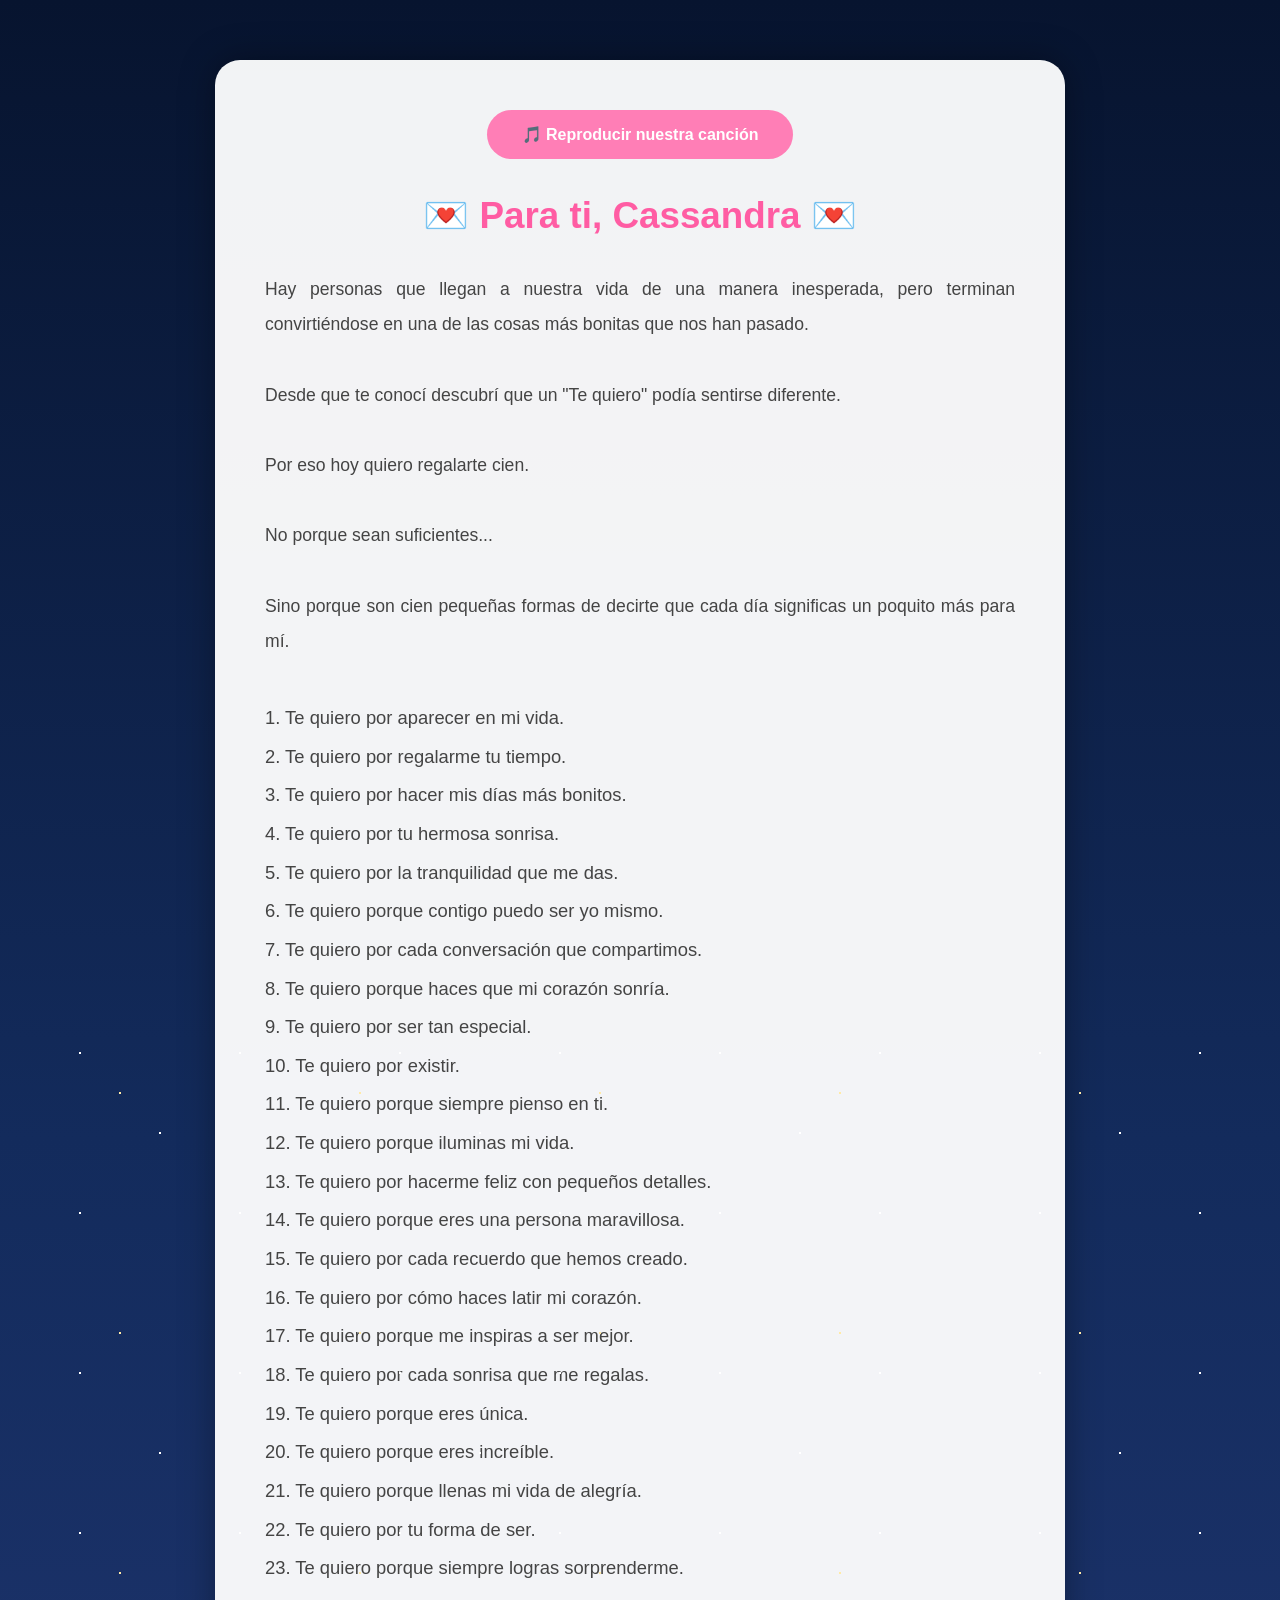
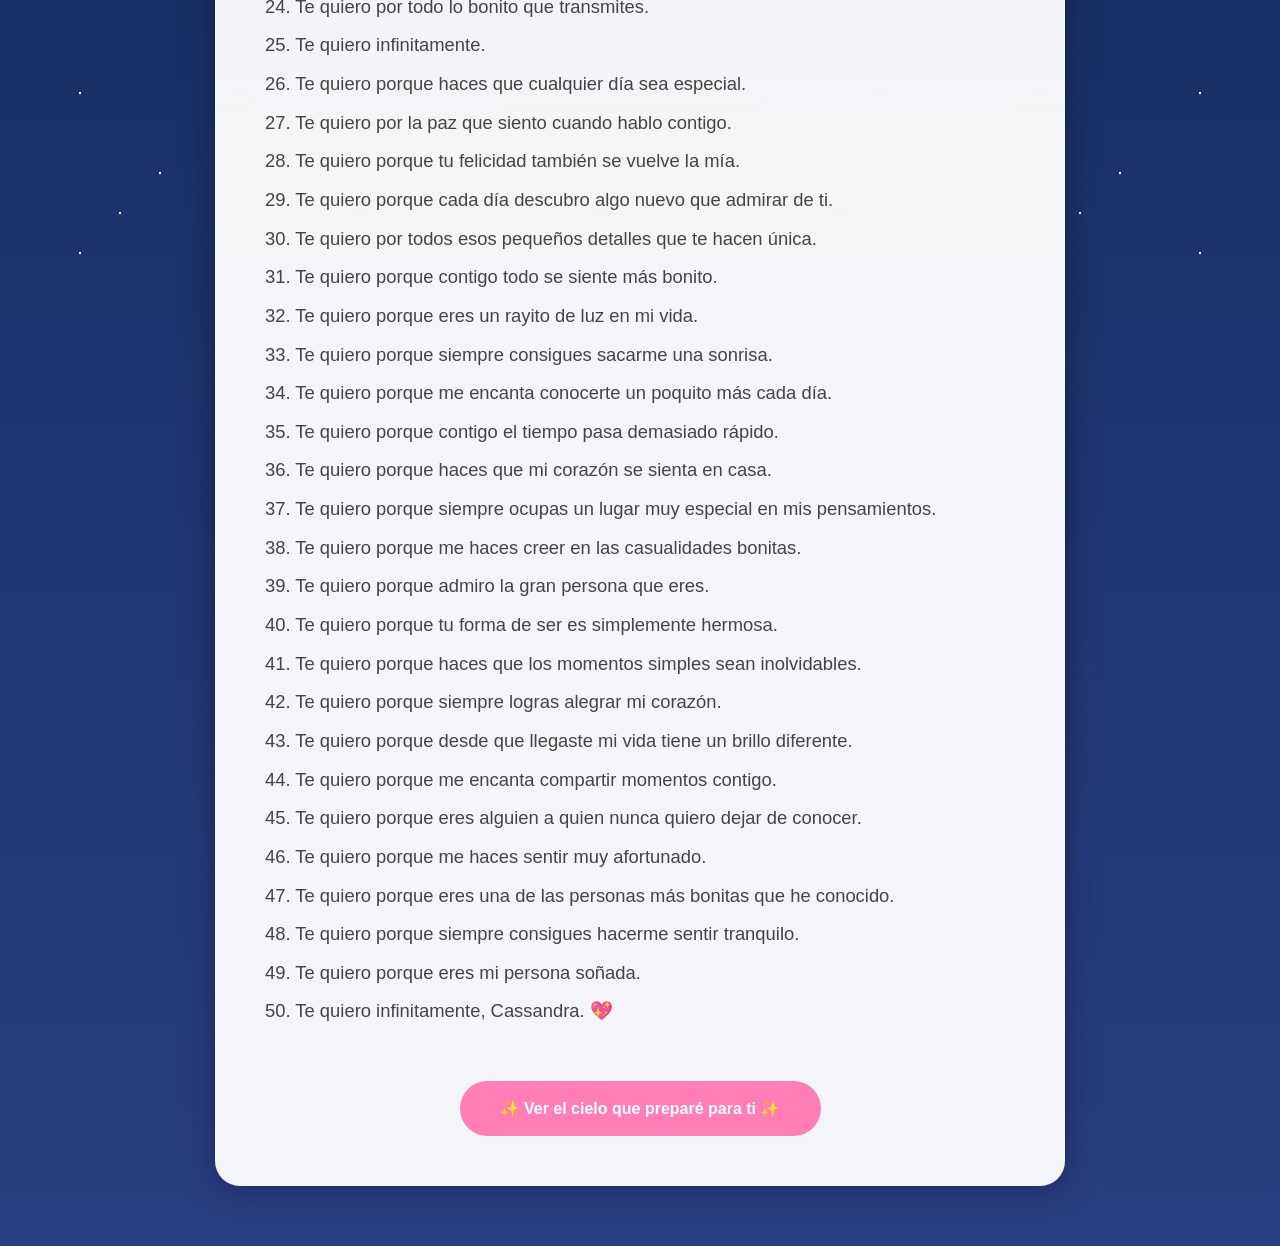
==== carta.html @ 937d2bd0 "Add files via upload" ====
<!DOCTYPE html>
<html lang="es">
<head>
    <meta charset="UTF-8">
    <meta name="viewport" content="width=device-width, initial-scale=1.0">
    <title>Mi Carta Para Ti 💖</title>
    <link rel="stylesheet" href="css/carta.css">
</head>
<body>
    <div class="stars"></div>
    <main class="contenedor">
        <div class="carta">
            <button id="musica">
                🎵 Reproducir nuestra canción
            </button>
            <audio id="audio" controls hidden>
                <source src="music/music.mp3" type="audio/mpeg">
            </audio>
            <h1>
                💌 Para ti, Cassandra 💌
            </h1>
            <p class="introduccion">
                Hay personas que llegan a nuestra vida de una manera inesperada,
                pero terminan convirtiéndose en una de las cosas más bonitas que
                nos han pasado.
                <br><br>
                Desde que te conocí descubrí que un "Te quiero" podía sentirse
                diferente.
                <br><br>
                Por eso hoy quiero regalarte cien.
                <br><br>
                No porque sean suficientes...
                <br><br>
                Sino porque son cien pequeñas formas de decirte que cada día
                significas un poquito más para mí.
            </p>
            <div class="lista">
                <p>1. Te quiero por aparecer en mi vida.</p>
                <p>2. Te quiero por regalarme tu tiempo.</p>
                <p>3. Te quiero por hacer mis días más bonitos.</p>
                <p>4. Te quiero por tu hermosa sonrisa.</p>
                <p>5. Te quiero por la tranquilidad que me das.</p>
                <p>6. Te quiero porque contigo puedo ser yo mismo.</p>
                <p>7. Te quiero por cada conversación que compartimos.</p>
                <p>8. Te quiero porque haces que mi corazón sonría.</p>
                <p>9. Te quiero por ser tan especial.</p>
                <p>10. Te quiero por existir.</p>
                <p>11. Te quiero porque siempre pienso en ti.</p>
                <p>12. Te quiero porque iluminas mi vida.</p>
                <p>13. Te quiero por hacerme feliz con pequeños detalles.</p>
                <p>14. Te quiero porque eres una persona maravillosa.</p>
                <p>15. Te quiero por cada recuerdo que hemos creado.</p>
                <p>16. Te quiero por cómo haces latir mi corazón.</p>
                <p>17. Te quiero porque me inspiras a ser mejor.</p>
                <p>18. Te quiero por cada sonrisa que me regalas.</p>
                <p>19. Te quiero porque eres única.</p>
                <p>20. Te quiero porque eres increíble.</p>
                <p>21. Te quiero porque llenas mi vida de alegría.</p>
                <p>22. Te quiero por tu forma de ser.</p>
                <p>23. Te quiero porque siempre logras sorprenderme.</p>
                <p>24. Te quiero por todo lo bonito que transmites.</p>
                <p>25. Te quiero infinitamente.</p>
                <p>26. Te quiero porque haces que cualquier día sea especial.</p>
                <p>27. Te quiero por la paz que siento cuando hablo contigo.</p>
                <p>28. Te quiero porque tu felicidad también se vuelve la mía.</p>
                <p>29. Te quiero porque cada día descubro algo nuevo que admirar de ti.</p>
                <p>30. Te quiero por todos esos pequeños detalles que te hacen única.</p>
                <p>31. Te quiero porque contigo todo se siente más bonito.</p>
                <p>32. Te quiero porque eres un rayito de luz en mi vida.</p>
                <p>33. Te quiero porque siempre consigues sacarme una sonrisa.</p>
                <p>34. Te quiero porque me encanta conocerte un poquito más cada día.</p>
                <p>35. Te quiero porque contigo el tiempo pasa demasiado rápido.</p>
                <p>36. Te quiero porque haces que mi corazón se sienta en casa.</p>
                <p>37. Te quiero porque siempre ocupas un lugar muy especial en mis pensamientos.</p>
                <p>38. Te quiero porque me haces creer en las casualidades bonitas.</p>
                <p>39. Te quiero porque admiro la gran persona que eres.</p>
                <p>40. Te quiero porque tu forma de ser es simplemente hermosa.</p>
                <p>41. Te quiero porque haces que los momentos simples sean inolvidables.</p>
                <p>42. Te quiero porque siempre logras alegrar mi corazón.</p>
                <p>43. Te quiero porque desde que llegaste mi vida tiene un brillo diferente.</p>
                <p>44. Te quiero porque me encanta compartir momentos contigo.</p>
                <p>45. Te quiero porque eres alguien a quien nunca quiero dejar de conocer.</p>
                <p>46. Te quiero porque me haces sentir muy afortunado.</p>
                <p>47. Te quiero porque eres una de las personas más bonitas que he conocido.</p>
                <p>48. Te quiero porque siempre consigues hacerme sentir tranquilo.</p>
                <p>49. Te quiero porque eres mi persona soñada.</p>
                <p>50. Te quiero infinitamente, Cassandra. 💖</p>
                <!-- Continúa del 51 al 100 -->
            </div>
            <button id="continuar">
                ✨ Ver el cielo que preparé para ti ✨
            </button>
        </div>
    </main>
    <script src="js/carta.js"></script>
</body>
</html>
---- css/carta.css ----
*{
    margin:0;
    padding:0;
    box-sizing:border-box;
}
body{
    min-height:100vh;
    display:flex;
    justify-content:center;
    align-items:center;
    overflow-x:hidden;
    font-family:'Segoe UI',sans-serif;
    background:linear-gradient(
        180deg,
        #07142f 0%,
        #132b5c 40%,
        #2a3f83 100%
    );
    position:relative;
}
/* Fondo de estrellas */
.stars{
    position:fixed;
    width:100%;
    height:100%;
    background-image:
        radial-gradient(white 1px, transparent 1px),
        radial-gradient(#ffeaa7 1.5px, transparent 1.5px),
        radial-gradient(white 1px, transparent 1px);
    background-size:
        160px 160px,
        240px 240px,
        320px 320px;
    animation:twinkle 6s linear infinite;
}
/* Contenedor */
.contenedor{
    width:100%;
    display:flex;
    justify-content:center;
    padding:60px 20px;
    position:relative;
    z-index:5;
}
/* Carta */
.carta{
    width:100%;
    max-width:850px;
    background:rgba(255,255,255,.95);
    border-radius:25px;
    padding:50px;
    box-shadow:0 0 35px rgba(0,0,0,.35);
}
/* Botón música */
#musica{
    display:block;
    margin:auto;
    margin-bottom:35px;
    padding:15px 35px;
    border:none;
    border-radius:50px;
    cursor:pointer;
    background:#ff7eb6;
    color:white;
    font-size:1rem;
    font-weight:bold;
    transition:.35s;
}
#musica:hover{
    transform:scale(1.05);
    background:#ff5ca3;
}
/* Título */
h1{
    text-align:center;
    color:#ff5ca3;
    margin-bottom:35px;
    font-size:2.3rem;
}
/* Introducción */
.introduccion{
    color:#444;
    line-height:2;
    font-size:1.1rem;
    text-align:justify;
    margin-bottom:40px;
}
/* Lista */
.lista{
    color:#444;
    font-size:1.15rem;
    line-height:2.1;
    margin-bottom:50px;
}
/* Botón final */
#continuar{
    display:block;
    margin:auto;
    padding:18px 40px;
    border:none;
    border-radius:50px;
    cursor:pointer;
    background:#ff7eb6;
    color:white;
    font-size:1rem;
    font-weight:bold;
    transition:.35s;
}
#continuar:hover{
    transform:scale(1.05);
    background:#ff5ca3;
}
/* Animación estrellas */
@keyframes twinkle{
    from{
        opacity:.75;
    }
    50%{
        opacity:1;
    }
    to{
        opacity:.75;
    }
}
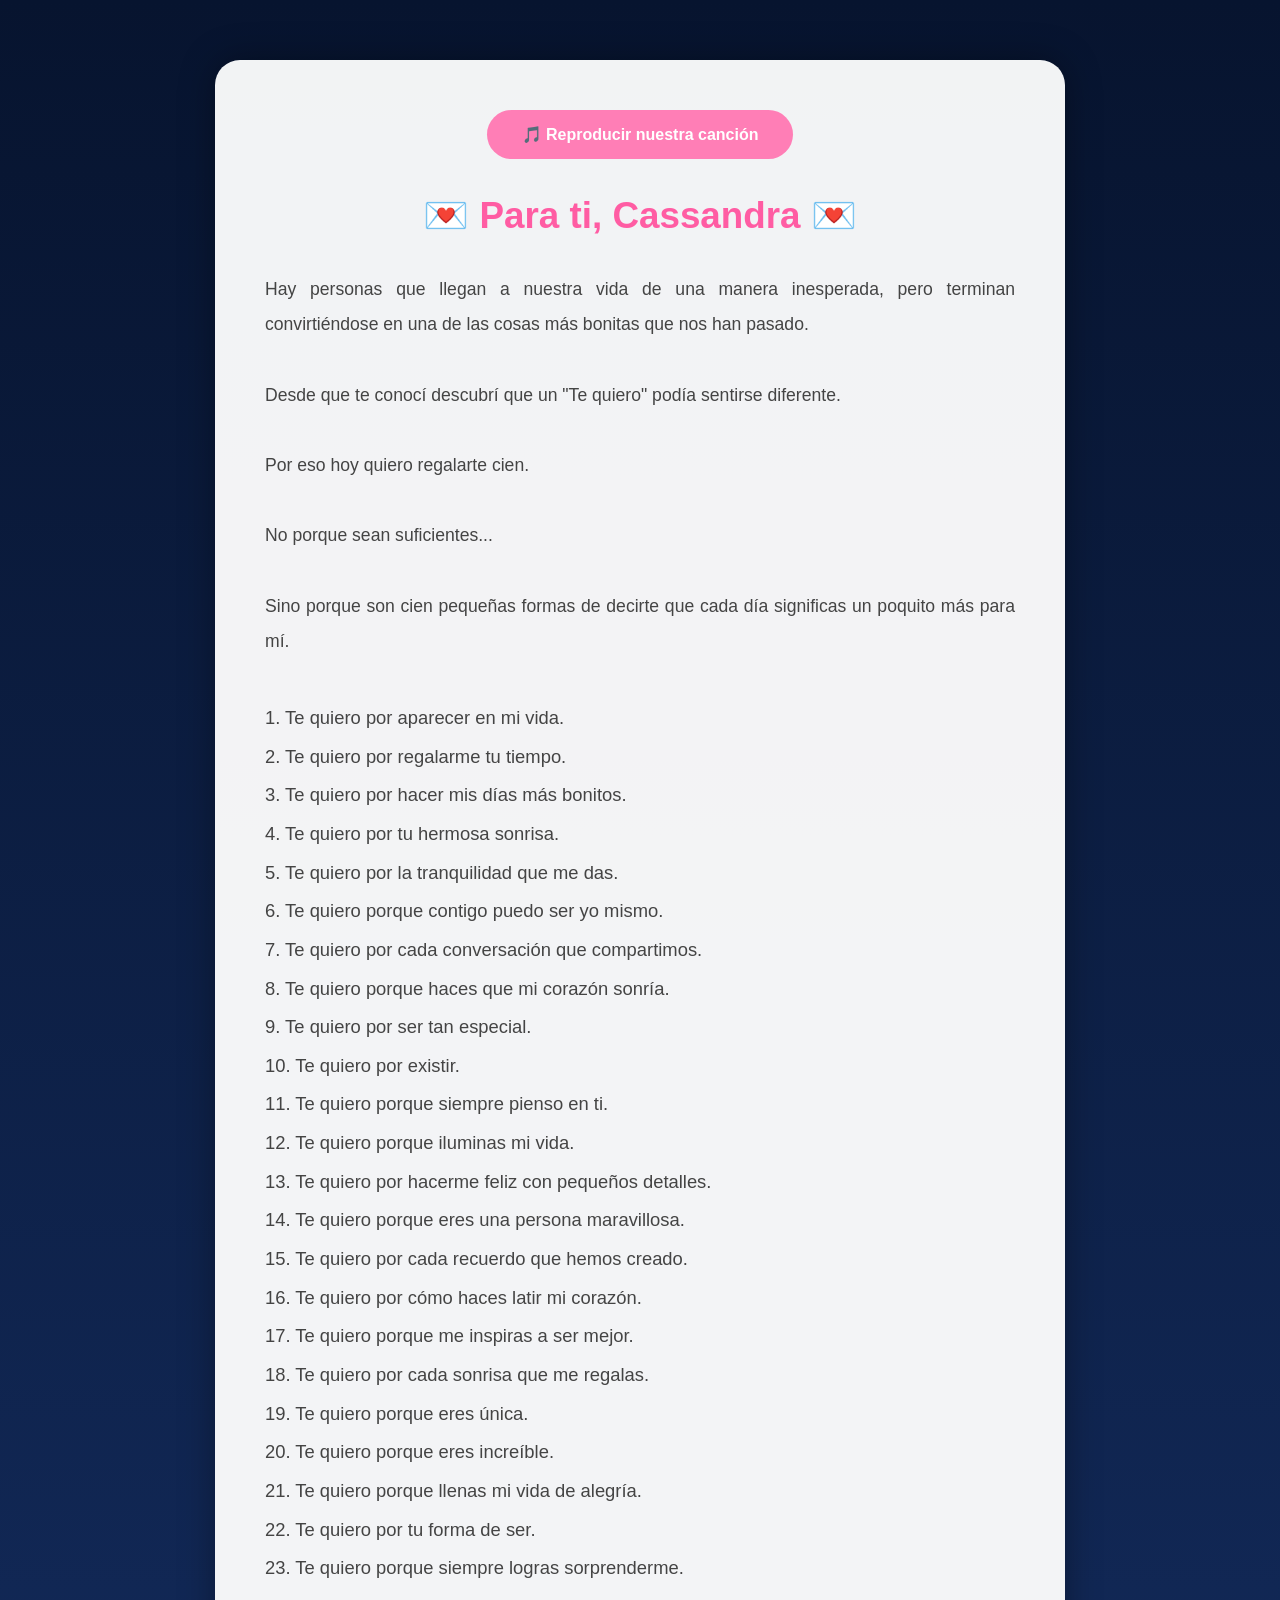
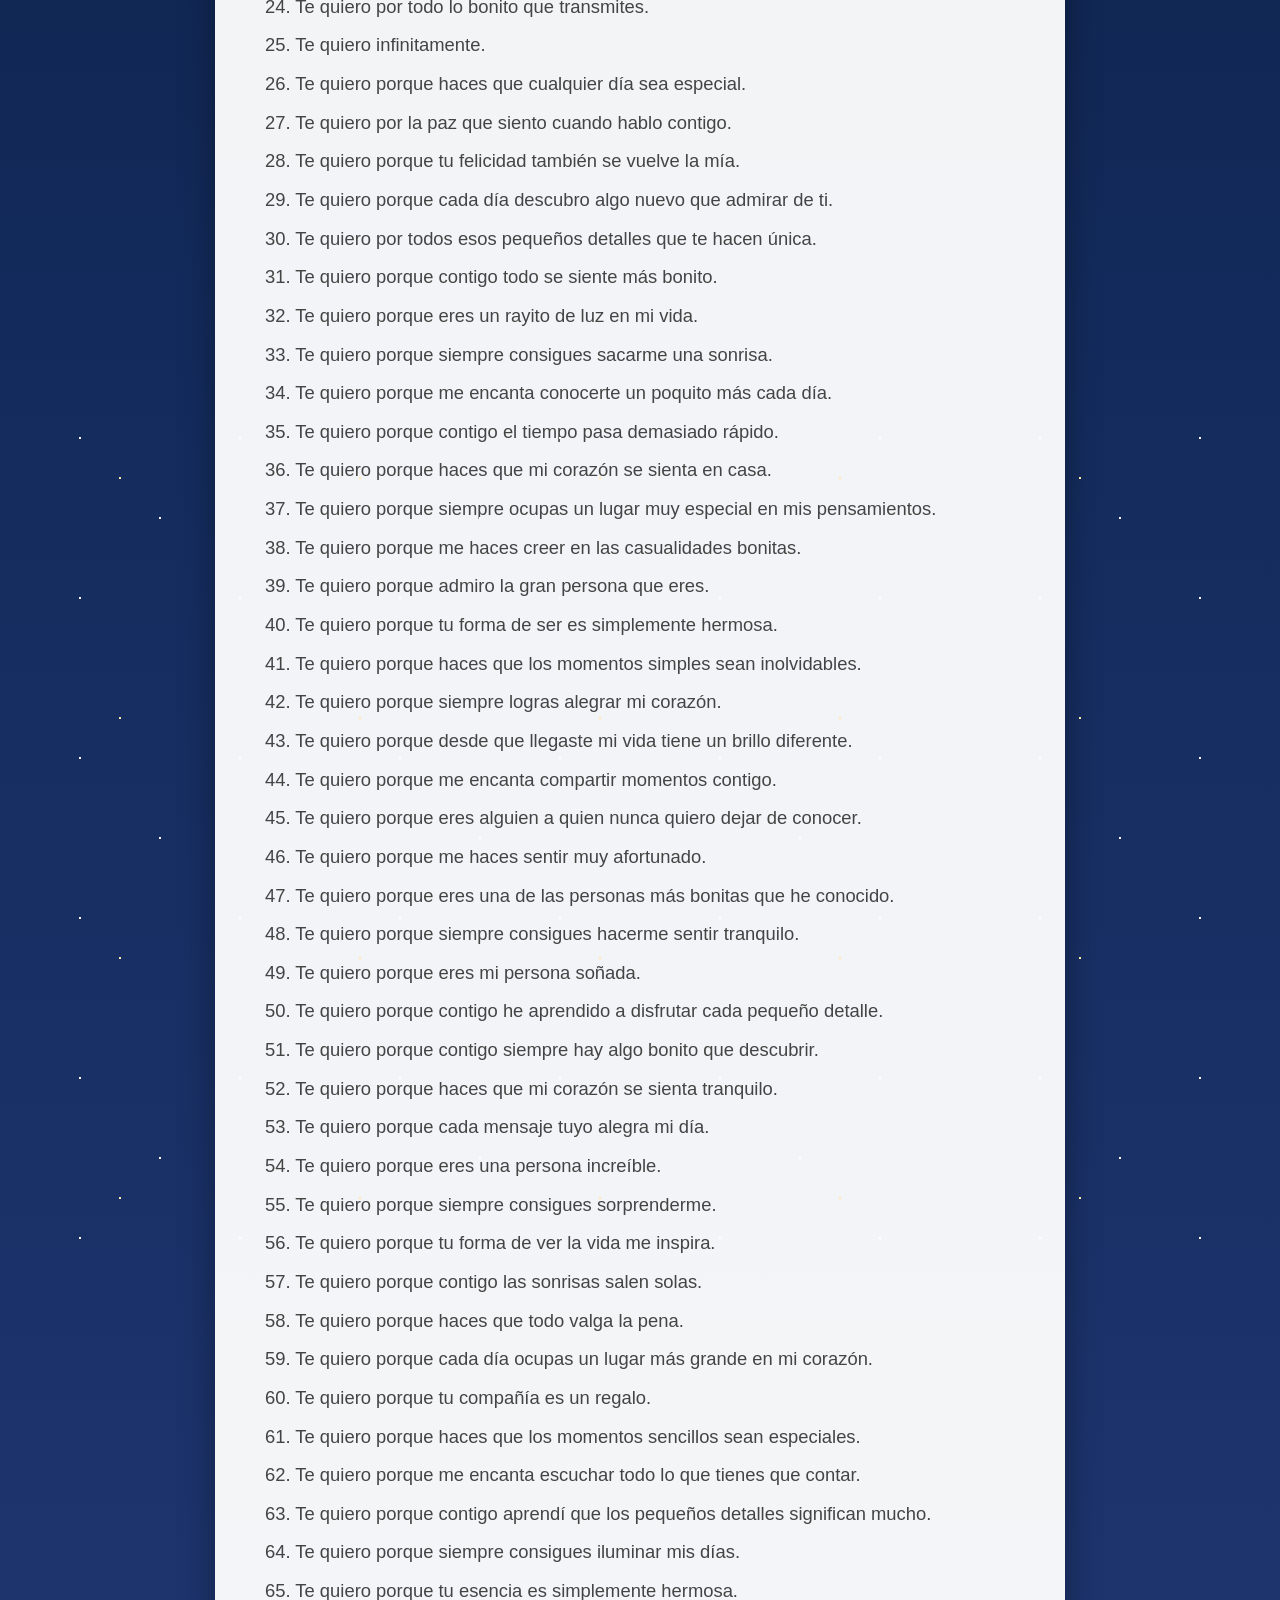
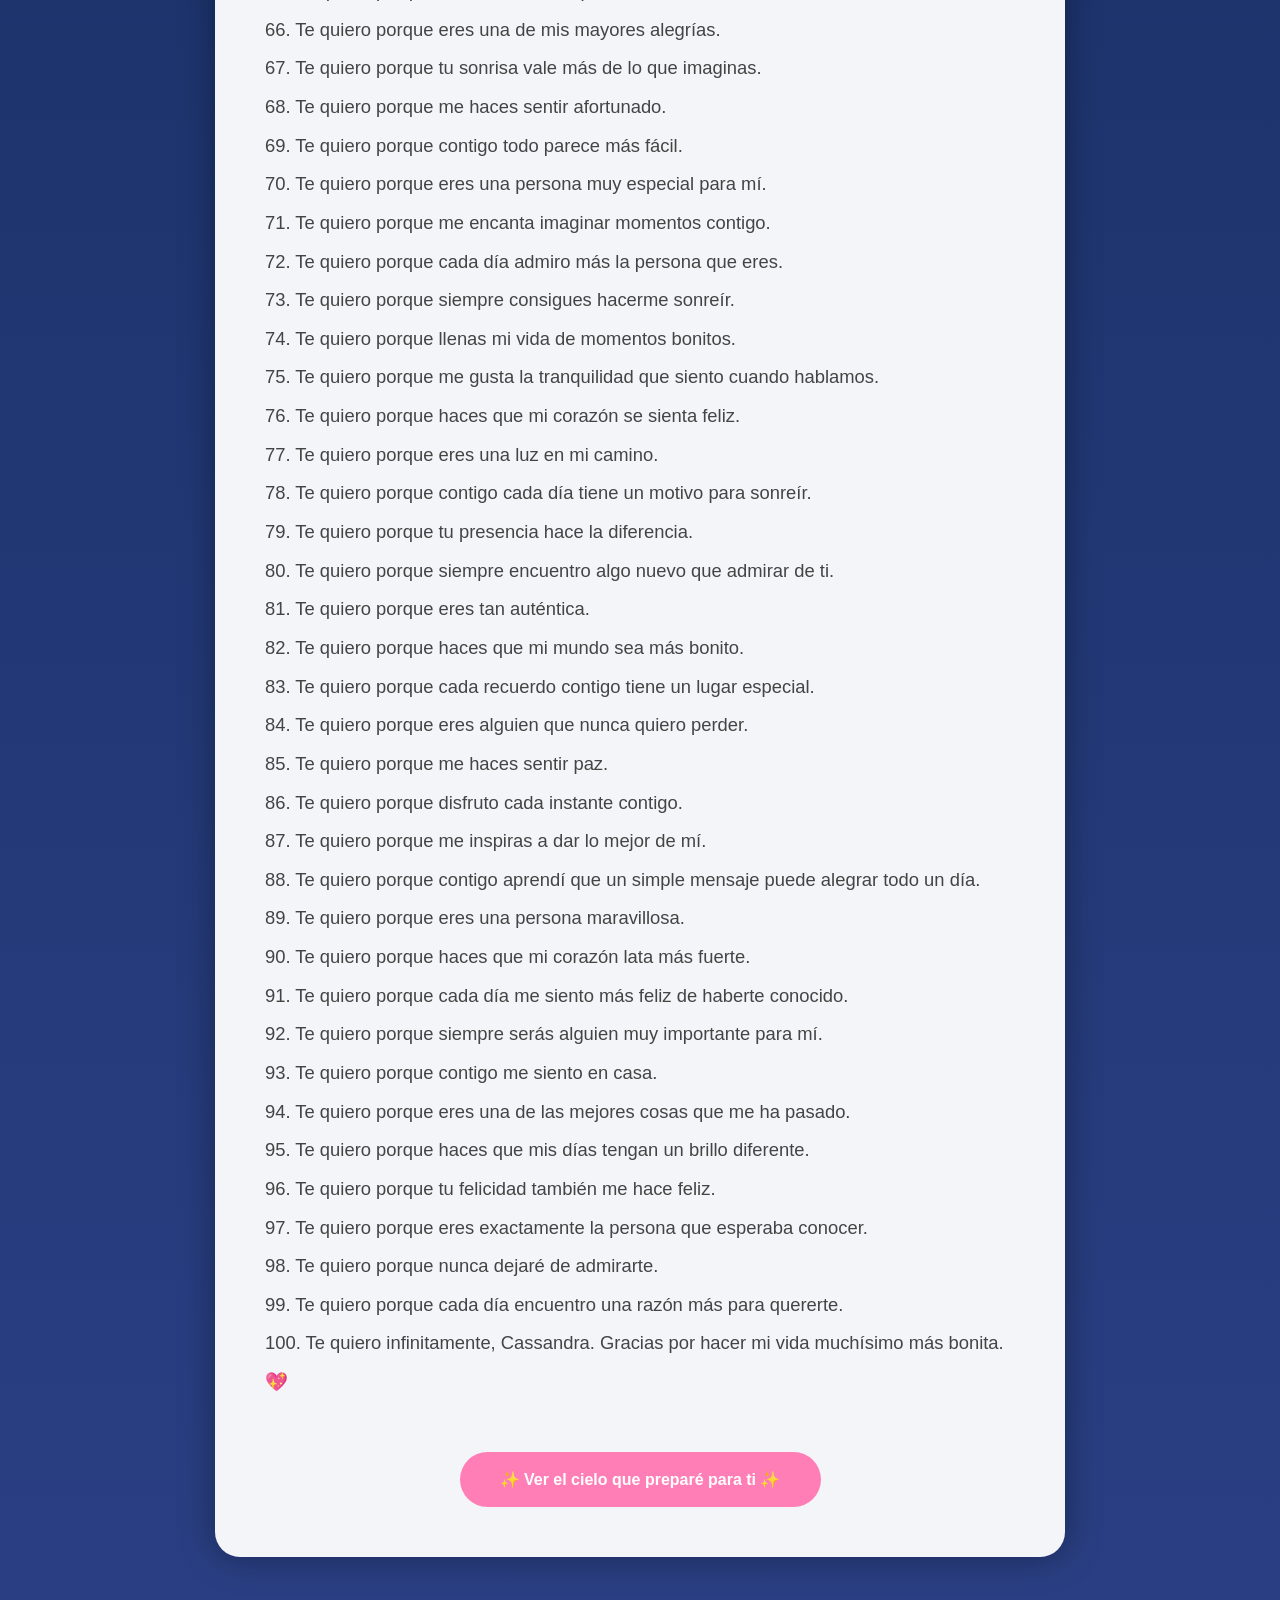
==== commit 425f68fd: "Add files via upload" ====
--- a/carta.html
+++ b/carta.html
@@ -84,8 +84,57 @@
                 <p>47. Te quiero porque eres una de las personas más bonitas que he conocido.</p>
                 <p>48. Te quiero porque siempre consigues hacerme sentir tranquilo.</p>
                 <p>49. Te quiero porque eres mi persona soñada.</p>
-                <p>50. Te quiero infinitamente, Cassandra. 💖</p>
-                <!-- Continúa del 51 al 100 -->
+                <p>50. Te quiero porque contigo he aprendido a disfrutar cada pequeño detalle.</p>
+                <p>51. Te quiero porque contigo siempre hay algo bonito que descubrir.</p>
+                <p>52. Te quiero porque haces que mi corazón se sienta tranquilo.</p>
+                <p>53. Te quiero porque cada mensaje tuyo alegra mi día.</p>
+                <p>54. Te quiero porque eres una persona increíble.</p>
+                <p>55. Te quiero porque siempre consigues sorprenderme.</p>
+                <p>56. Te quiero porque tu forma de ver la vida me inspira.</p>
+                <p>57. Te quiero porque contigo las sonrisas salen solas.</p>
+                <p>58. Te quiero porque haces que todo valga la pena.</p>
+                <p>59. Te quiero porque cada día ocupas un lugar más grande en mi corazón.</p>
+                <p>60. Te quiero porque tu compañía es un regalo.</p>
+                <p>61. Te quiero porque haces que los momentos sencillos sean especiales.</p>
+                <p>62. Te quiero porque me encanta escuchar todo lo que tienes que contar.</p>
+                <p>63. Te quiero porque contigo aprendí que los pequeños detalles significan mucho.</p>
+                <p>64. Te quiero porque siempre consigues iluminar mis días.</p>
+                <p>65. Te quiero porque tu esencia es simplemente hermosa.</p>
+                <p>66. Te quiero porque eres una de mis mayores alegrías.</p>
+                <p>67. Te quiero porque tu sonrisa vale más de lo que imaginas.</p>
+                <p>68. Te quiero porque me haces sentir afortunado.</p>
+                <p>69. Te quiero porque contigo todo parece más fácil.</p>
+                <p>70. Te quiero porque eres una persona muy especial para mí.</p>
+                <p>71. Te quiero porque me encanta imaginar momentos contigo.</p>
+                <p>72. Te quiero porque cada día admiro más la persona que eres.</p>
+                <p>73. Te quiero porque siempre consigues hacerme sonreír.</p>
+                <p>74. Te quiero porque llenas mi vida de momentos bonitos.</p>
+                <p>75. Te quiero porque me gusta la tranquilidad que siento cuando hablamos.</p>
+                <p>76. Te quiero porque haces que mi corazón se sienta feliz.</p>
+                <p>77. Te quiero porque eres una luz en mi camino.</p>
+                <p>78. Te quiero porque contigo cada día tiene un motivo para sonreír.</p>
+                <p>79. Te quiero porque tu presencia hace la diferencia.</p>
+                <p>80. Te quiero porque siempre encuentro algo nuevo que admirar de ti.</p>
+                <p>81. Te quiero porque eres tan auténtica.</p>
+                <p>82. Te quiero porque haces que mi mundo sea más bonito.</p>
+                <p>83. Te quiero porque cada recuerdo contigo tiene un lugar especial.</p>
+                <p>84. Te quiero porque eres alguien que nunca quiero perder.</p>
+                <p>85. Te quiero porque me haces sentir paz.</p>
+                <p>86. Te quiero porque disfruto cada instante contigo.</p>
+                <p>87. Te quiero porque me inspiras a dar lo mejor de mí.</p>
+                <p>88. Te quiero porque contigo aprendí que un simple mensaje puede alegrar todo un día.</p>
+                <p>89. Te quiero porque eres una persona maravillosa.</p>
+                <p>90. Te quiero porque haces que mi corazón lata más fuerte.</p>
+                <p>91. Te quiero porque cada día me siento más feliz de haberte conocido.</p>
+                <p>92. Te quiero porque siempre serás alguien muy importante para mí.</p>
+                <p>93. Te quiero porque contigo me siento en casa.</p>
+                <p>94. Te quiero porque eres una de las mejores cosas que me ha pasado.</p>
+                <p>95. Te quiero porque haces que mis días tengan un brillo diferente.</p>
+                <p>96. Te quiero porque tu felicidad también me hace feliz.</p>
+                <p>97. Te quiero porque eres exactamente la persona que esperaba conocer.</p>
+                <p>98. Te quiero porque nunca dejaré de admirarte.</p>
+                <p>99. Te quiero porque cada día encuentro una razón más para quererte.</p>
+                <p>100. Te quiero infinitamente, Cassandra. Gracias por hacer mi vida muchísimo más bonita. 💖</p>
             </div>
             <button id="continuar">
                 ✨ Ver el cielo que preparé para ti ✨
